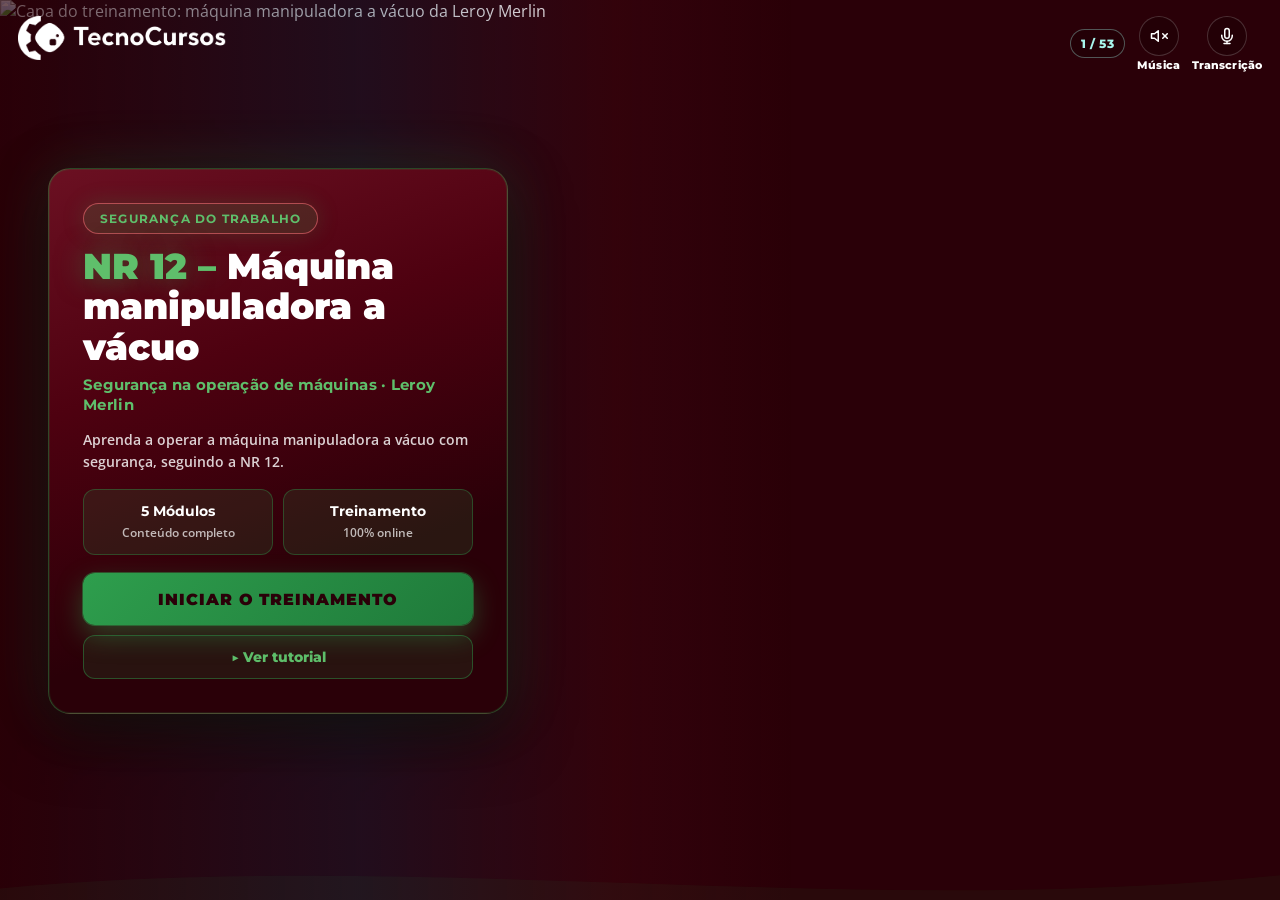
==== index.html @ 4f130b31 "Initial commit: treinamento NR-12 manipuladora a vacuo" ====
<!DOCTYPE html>
<html lang="pt-BR">
<head>
  <meta charset="UTF-8">
  <meta http-equiv="refresh" content="0; url=sessao-aprender.html">
  <link rel="canonical" href="sessao-aprender.html">
  <title>NR 12 – Máquina manipuladora a vácuo</title>
</head>
<body>
  <p style="font-family:Montserrat,sans-serif;padding:24px">
    Abrindo a sessão…
    <a href="sessao-aprender.html">Clique aqui se não abrir</a>
  </p>
</body>
</html>
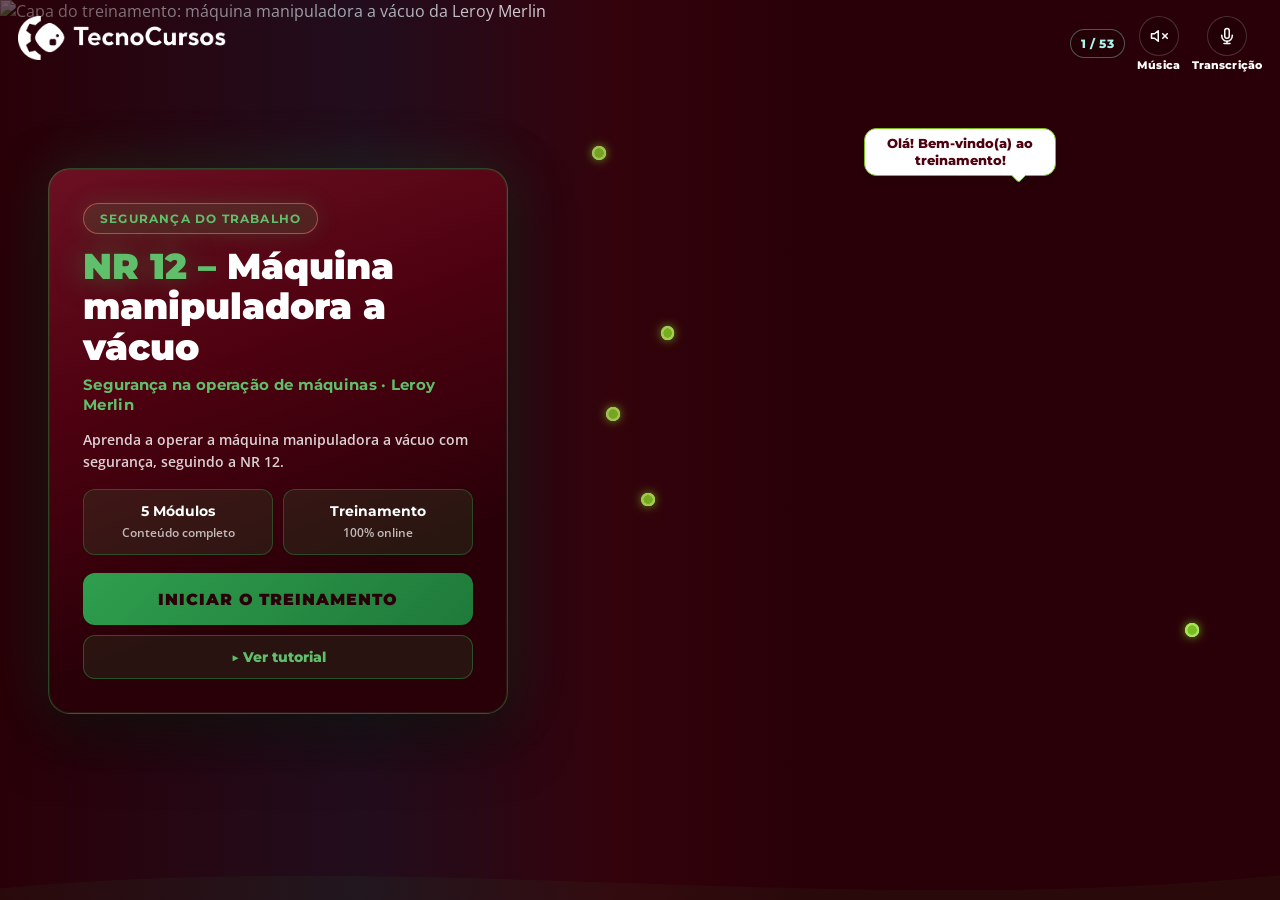
==== commit 2902aac3: "Fix GitHub Pages static deploy (.nojekyll + redirect). Co-authored-by: Cursor <cursoragent@cursor.co" ====
--- a/index.html
+++ b/index.html
@@ -5,6 +5,7 @@
   <meta http-equiv="refresh" content="0; url=sessao-aprender.html">
   <link rel="canonical" href="sessao-aprender.html">
   <title>NR 12 – Máquina manipuladora a vácuo</title>
+  <script>location.replace('sessao-aprender.html');</script>
 </head>
 <body>
   <p style="font-family:Montserrat,sans-serif;padding:24px">
